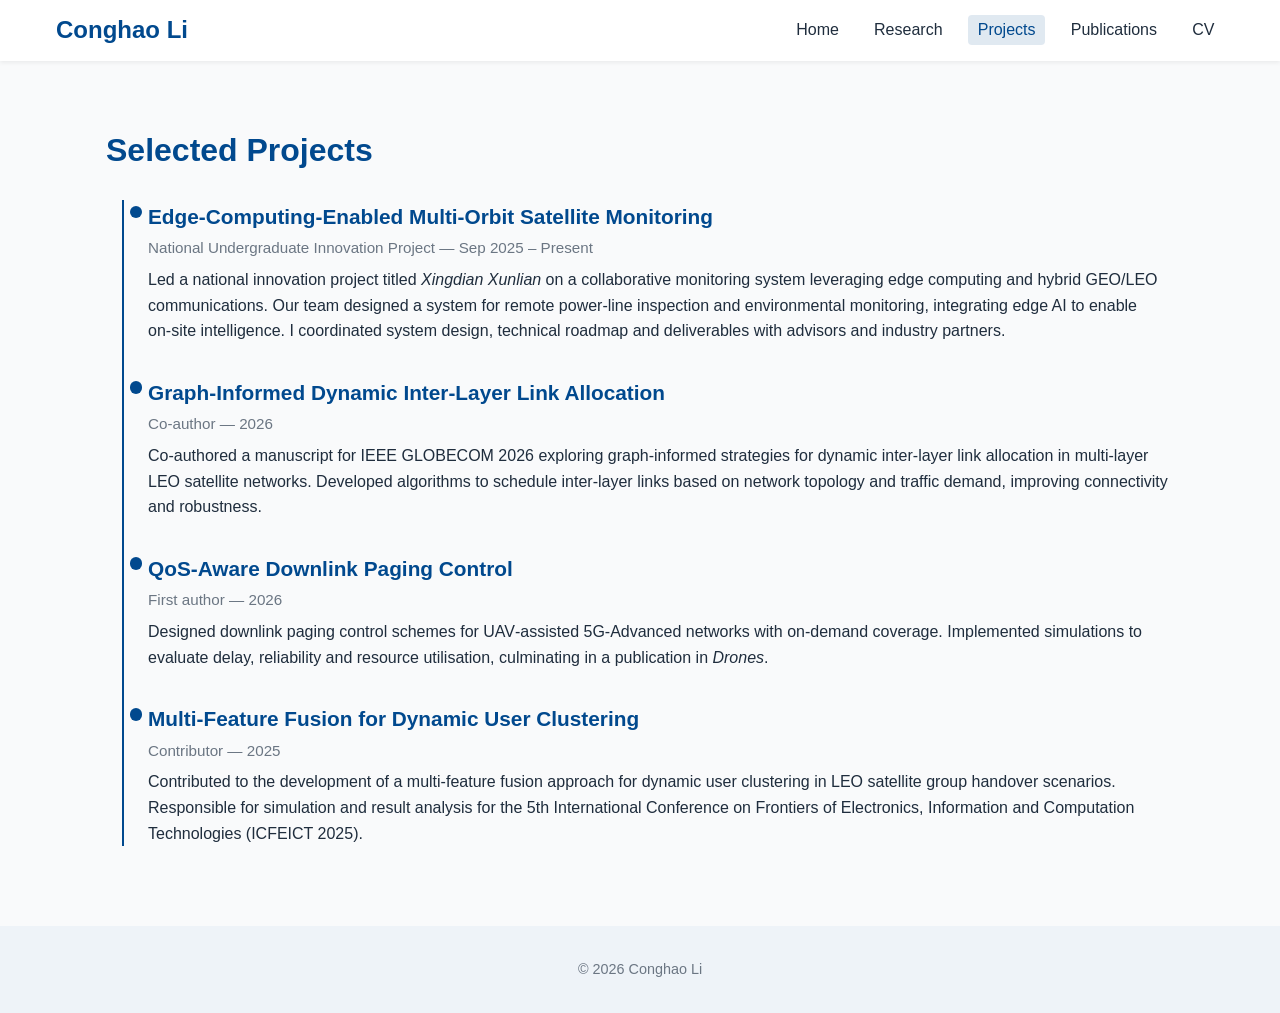
==== projects.html @ ce330c01 "Add files via upload" ====
<!--
  Projects page for Conghao Li
  Highlights selected projects and summarises key responsibilities and outcomes.
-->
<!DOCTYPE html>
<html lang="en">
  <head>
    <meta charset="UTF-8">
    <meta name="viewport" content="width=device-width, initial-scale=1.0">
    <title>Conghao Li – Projects</title>
    <link rel="stylesheet" href="style.css">
  </head>
  <body>
    <header>
      <nav class="navbar">
        <div class="nav-container">
          <div class="logo">Conghao&nbsp;Li</div>
          <ul class="nav-links">
            <li><a href="index.html">Home</a></li>
            <li><a href="research.html">Research</a></li>
            <li><a href="projects.html">Projects</a></li>
            <li><a href="publications.html">Publications</a></li>
            <li><a href="files/Conghao_Li_CV.pdf" target="_blank" rel="noopener">CV</a></li>
          </ul>
        </div>
      </nav>
    </header>
    <main class="content">
      <section class="fade-in">
        <h2>Selected Projects</h2>
        <div class="timeline">
          <div class="timeline-entry">
            <h3>Edge‑Computing‑Enabled Multi‑Orbit Satellite Monitoring</h3>
            <h4>National Undergraduate Innovation Project — Sep 2025 – Present</h4>
            <p>
              Led a national innovation project titled <em>Xingdian Xunlian</em> on a collaborative
              monitoring system leveraging edge computing and hybrid GEO/LEO communications.  Our
              team designed a system for remote power‑line inspection and environmental
              monitoring, integrating edge AI to enable on‑site intelligence.  I coordinated
              system design, technical roadmap and deliverables with advisors and industry
              partners.
            </p>
          </div>
          <div class="timeline-entry">
            <h3>Graph‑Informed Dynamic Inter‑Layer Link Allocation</h3>
            <h4>Co‑author — 2026</h4>
            <p>
              Co‑authored a manuscript for IEEE GLOBECOM 2026 exploring graph‑informed
              strategies for dynamic inter‑layer link allocation in multi‑layer LEO satellite
              networks.  Developed algorithms to schedule inter‑layer links based on network
              topology and traffic demand, improving connectivity and robustness.
            </p>
          </div>
          <div class="timeline-entry">
            <h3>QoS‑Aware Downlink Paging Control</h3>
            <h4>First author — 2026</h4>
            <p>
              Designed downlink paging control schemes for UAV‑assisted 5G‑Advanced networks
              with on‑demand coverage.  Implemented simulations to evaluate delay, reliability
              and resource utilisation, culminating in a publication in <em>Drones</em>.
            </p>
          </div>
          <div class="timeline-entry">
            <h3>Multi‑Feature Fusion for Dynamic User Clustering</h3>
            <h4>Contributor — 2025</h4>
            <p>
              Contributed to the development of a multi‑feature fusion approach for dynamic
              user clustering in LEO satellite group handover scenarios.  Responsible for
              simulation and result analysis for the 5th International Conference on
              Frontiers of Electronics, Information and Computation Technologies (ICFEICT 2025).
            </p>
          </div>
        </div>
      </section>
    </main>
    <footer>
      &copy; 2026 Conghao&nbsp;Li
    </footer>
    <script src="script.js"></script>
  </body>
</html>
---- style.css ----
/*
 * Global stylesheet for Conghao Li’s multi‑page academic website.
 *
 * The design aims to be polished and professional while remaining readable on
 * desktop and mobile devices. A cohesive navigation bar appears across all
 * pages, and sections are laid out with generous white space. A gentle
 * fade‑in animation adds a touch of dynamism, and a timeline component
 * visualizes chronological experiences.  CSS variables define the palette
 * so colours can be changed consistently from one place.
 */

/* Colour palette */
:root {
  --background: #f9fafb;
  --primary: #01498e;     /* deep blue for headings and accents */
  --secondary: #0069c0;   /* complementary accent for links */
  --text: #1f2d3d;        /* dark grey for body text */
  --muted: #6b7683;       /* muted grey for secondary text */
  --nav-bg: rgba(255, 255, 255, 0.95);
  --nav-shadow: 0 2px 4px rgba(0, 0, 0, 0.06);
  --footer-bg: #eef3f8;
}

/* Reset */
* {
  margin: 0;
  padding: 0;
  box-sizing: border-box;
}

body {
  font-family: "Segoe UI", "Roboto", "Helvetica Neue", sans-serif;
  line-height: 1.6;
  background-color: var(--background);
  color: var(--text);
  scroll-behavior: smooth;
}

/* Navigation bar */
header {
  position: sticky;
  top: 0;
  z-index: 1000;
}

.navbar {
  background: var(--nav-bg);
  box-shadow: var(--nav-shadow);
  backdrop-filter: blur(6px);
}

.nav-container {
  max-width: 1200px;
  margin: 0 auto;
  display: flex;
  align-items: center;
  justify-content: space-between;
  padding: 0.7rem 1rem;
}

.logo {
  font-size: 1.5rem;
  font-weight: 700;
  color: var(--primary);
}

.nav-links {
  display: flex;
  list-style: none;
  gap: 1rem;
  flex-wrap: wrap;
}

.nav-links a {
  text-decoration: none;
  color: var(--text);
  padding: 0.4rem 0.6rem;
  border-radius: 4px;
  font-weight: 500;
  transition: background 0.2s, color 0.2s;
}

.nav-links a:hover,
.nav-links a.active {
  background: rgba(1, 73, 142, 0.12);
  color: var(--primary);
}

/* Page container */
.content {
  max-width: 1100px;
  margin: 0 auto;
  padding: 4rem 1rem 3rem;
}

/* Hero section on home page */
.hero {
  display: flex;
  flex-wrap: wrap;
  align-items: center;
  gap: 2rem;
  margin-bottom: 3rem;
}

.hero img {
  width: 220px;
  height: 220px;
  border-radius: 50%;
  object-fit: cover;
  box-shadow: 0 4px 8px rgba(0, 0, 0, 0.1);
}

.hero-text h1 {
  font-size: 2.6rem;
  color: var(--primary);
  margin-bottom: 0.5rem;
}

.hero-text p {
  margin-bottom: 0.8rem;
  font-size: 1.1rem;
}

.hero-text .tagline {
  font-style: italic;
  color: var(--muted);
}

/* Section headings */
section h2 {
  font-size: 2rem;
  color: var(--primary);
  margin-bottom: 1.5rem;
}

/* Lists and paragraphs */
section p,
section li {
  font-size: 1rem;
  margin-bottom: 0.8rem;
  color: var(--text);
}

section ul {
  list-style: disc inside;
  margin-left: 1rem;
}

/* Timeline component for research and experience */
.timeline {
  position: relative;
  margin-left: 1rem;
  border-left: 2px solid var(--primary);
  padding-left: 1.5rem;
}

.timeline-entry {
  position: relative;
  margin-bottom: 2rem;
}

.timeline-entry::before {
  content: "";
  position: absolute;
  left: -1.15rem;
  top: 0.35rem;
  width: 0.8rem;
  height: 0.8rem;
  background: var(--primary);
  border-radius: 50%;
}

.timeline-entry h3 {
  font-size: 1.3rem;
  color: var(--primary);
  margin-bottom: 0.2rem;
}

.timeline-entry h4 {
  font-size: 0.95rem;
  font-weight: 500;
  color: var(--muted);
  margin-bottom: 0.4rem;
}

.timeline-entry p {
  margin-left: 0rem;
}

/* Awards list on home page */
.awards-list {
  list-style: none;
  padding-left: 0;
}

.awards-list li {
  padding-left: 1.2rem;
  position: relative;
  margin-bottom: 0.6rem;
}

.awards-list li::before {
  content: "\2022";
  position: absolute;
  left: 0;
  color: var(--primary);
}

/* Footer */
footer {
  text-align: center;
  background: var(--footer-bg);
  color: var(--muted);
  padding: 2rem 1rem;
  font-size: 0.9rem;
}

/* Fade‑in animation */
.fade-in {
  opacity: 0;
  transform: translateY(20px);
  transition: opacity 0.8s ease-out, transform 0.8s ease-out;
}

.fade-in.visible {
  opacity: 1;
  transform: translateY(0);
}

/* Responsiveness */
@media (max-width: 768px) {
  .nav-links {
    gap: 0.5rem;
  }
  .hero {
    flex-direction: column;
    align-items: center;
    text-align: center;
  }
  .hero img {
    width: 180px;
    height: 180px;
  }
}
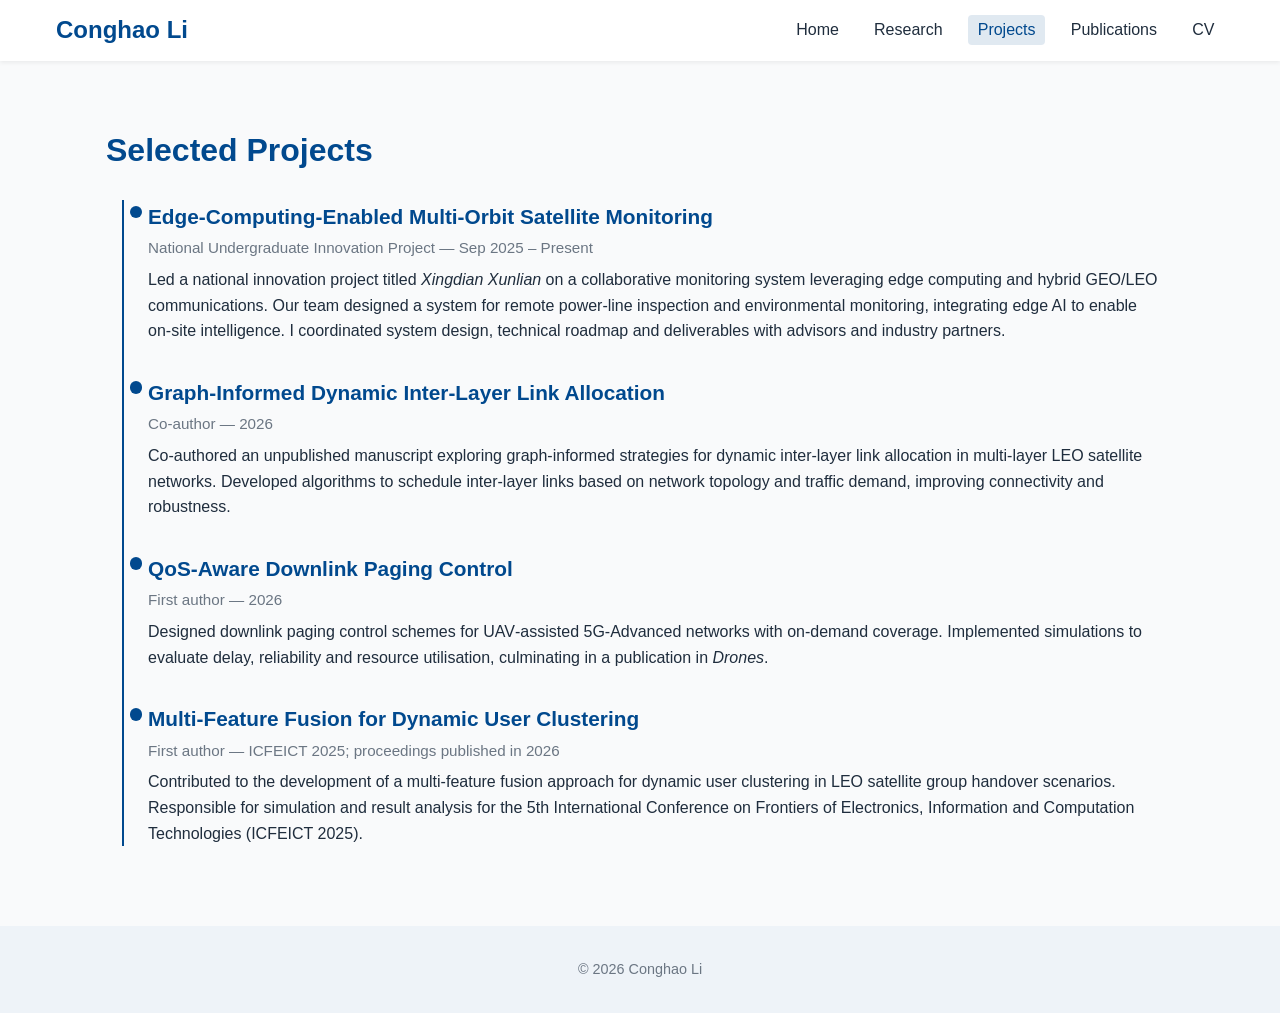
==== commit 18580a8a: "Refresh academic profile, research experience and publication details" ====
--- a/projects.html
+++ b/projects.html
@@ -8,6 +8,7 @@
     <meta charset="UTF-8">
     <meta name="viewport" content="width=device-width, initial-scale=1.0">
     <title>Conghao Li – Projects</title>
+    <meta name="description" content="Conghao Li: research in LEO satellite networks, onboard computing, edge computing and AI service continuity.">
     <link rel="stylesheet" href="style.css">
   </head>
   <body>
@@ -45,7 +46,7 @@
             <h3>Graph‑Informed Dynamic Inter‑Layer Link Allocation</h3>
             <h4>Co‑author — 2026</h4>
             <p>
-              Co‑authored a manuscript for IEEE GLOBECOM 2026 exploring graph‑informed
+              Co‑authored an unpublished manuscript exploring graph‑informed
               strategies for dynamic inter‑layer link allocation in multi‑layer LEO satellite
               networks.  Developed algorithms to schedule inter‑layer links based on network
               topology and traffic demand, improving connectivity and robustness.
@@ -62,7 +63,7 @@
           </div>
           <div class="timeline-entry">
             <h3>Multi‑Feature Fusion for Dynamic User Clustering</h3>
-            <h4>Contributor — 2025</h4>
+            <h4>First author — ICFEICT 2025; proceedings published in 2026</h4>
             <p>
               Contributed to the development of a multi‑feature fusion approach for dynamic
               user clustering in LEO satellite group handover scenarios.  Responsible for
@@ -78,4 +79,4 @@
     </footer>
     <script src="script.js"></script>
   </body>
-</html>+</html>
--- a/style.css
+++ b/style.css
@@ -116,6 +116,44 @@
   margin-bottom: 0.5rem;
 }
 
+.hero-text {
+  flex: 1 1 400px;
+  min-width: 0;
+}
+
+a {
+  color: var(--secondary);
+  text-underline-offset: 0.15em;
+}
+
+a:focus-visible {
+  outline: 2px solid var(--primary);
+  outline-offset: 3px;
+}
+
+section + section {
+  margin-top: 2.5rem;
+}
+
+.research-meta {
+  color: var(--muted);
+  font-size: 0.95rem;
+}
+
+.publication-list {
+  margin: 1rem 0 2rem;
+  padding-left: 1.5rem;
+}
+
+.publication-list li {
+  margin-bottom: 1.4rem;
+  padding-left: 0.3rem;
+}
+
+.publication-list p {
+  margin: 0.25rem 0 0;
+}
+
 .hero-text p {
   margin-bottom: 0.8rem;
   font-size: 1.1rem;
@@ -217,6 +255,11 @@
 
 /* Fade‑in animation */
 .fade-in {
+  opacity: 1;
+  transform: none;
+}
+
+.fade-in.animate {
   opacity: 0;
   transform: translateY(20px);
   transition: opacity 0.8s ease-out, transform 0.8s ease-out;
@@ -229,8 +272,13 @@
 
 /* Responsiveness */
 @media (max-width: 768px) {
+  .nav-container {
+    flex-direction: column;
+    gap: 0.5rem;
+  }
   .nav-links {
     gap: 0.5rem;
+    justify-content: center;
   }
   .hero {
     flex-direction: column;
@@ -241,4 +289,21 @@
     width: 180px;
     height: 180px;
   }
-}+  .hero-text {
+    flex: auto;
+  }
+  .content {
+    padding-top: 2rem;
+  }
+  section h2 {
+    font-size: 1.7rem;
+  }
+}
+
+@media (prefers-reduced-motion: reduce) {
+  .fade-in.animate {
+    opacity: 1;
+    transform: none;
+    transition: none;
+  }
+}
